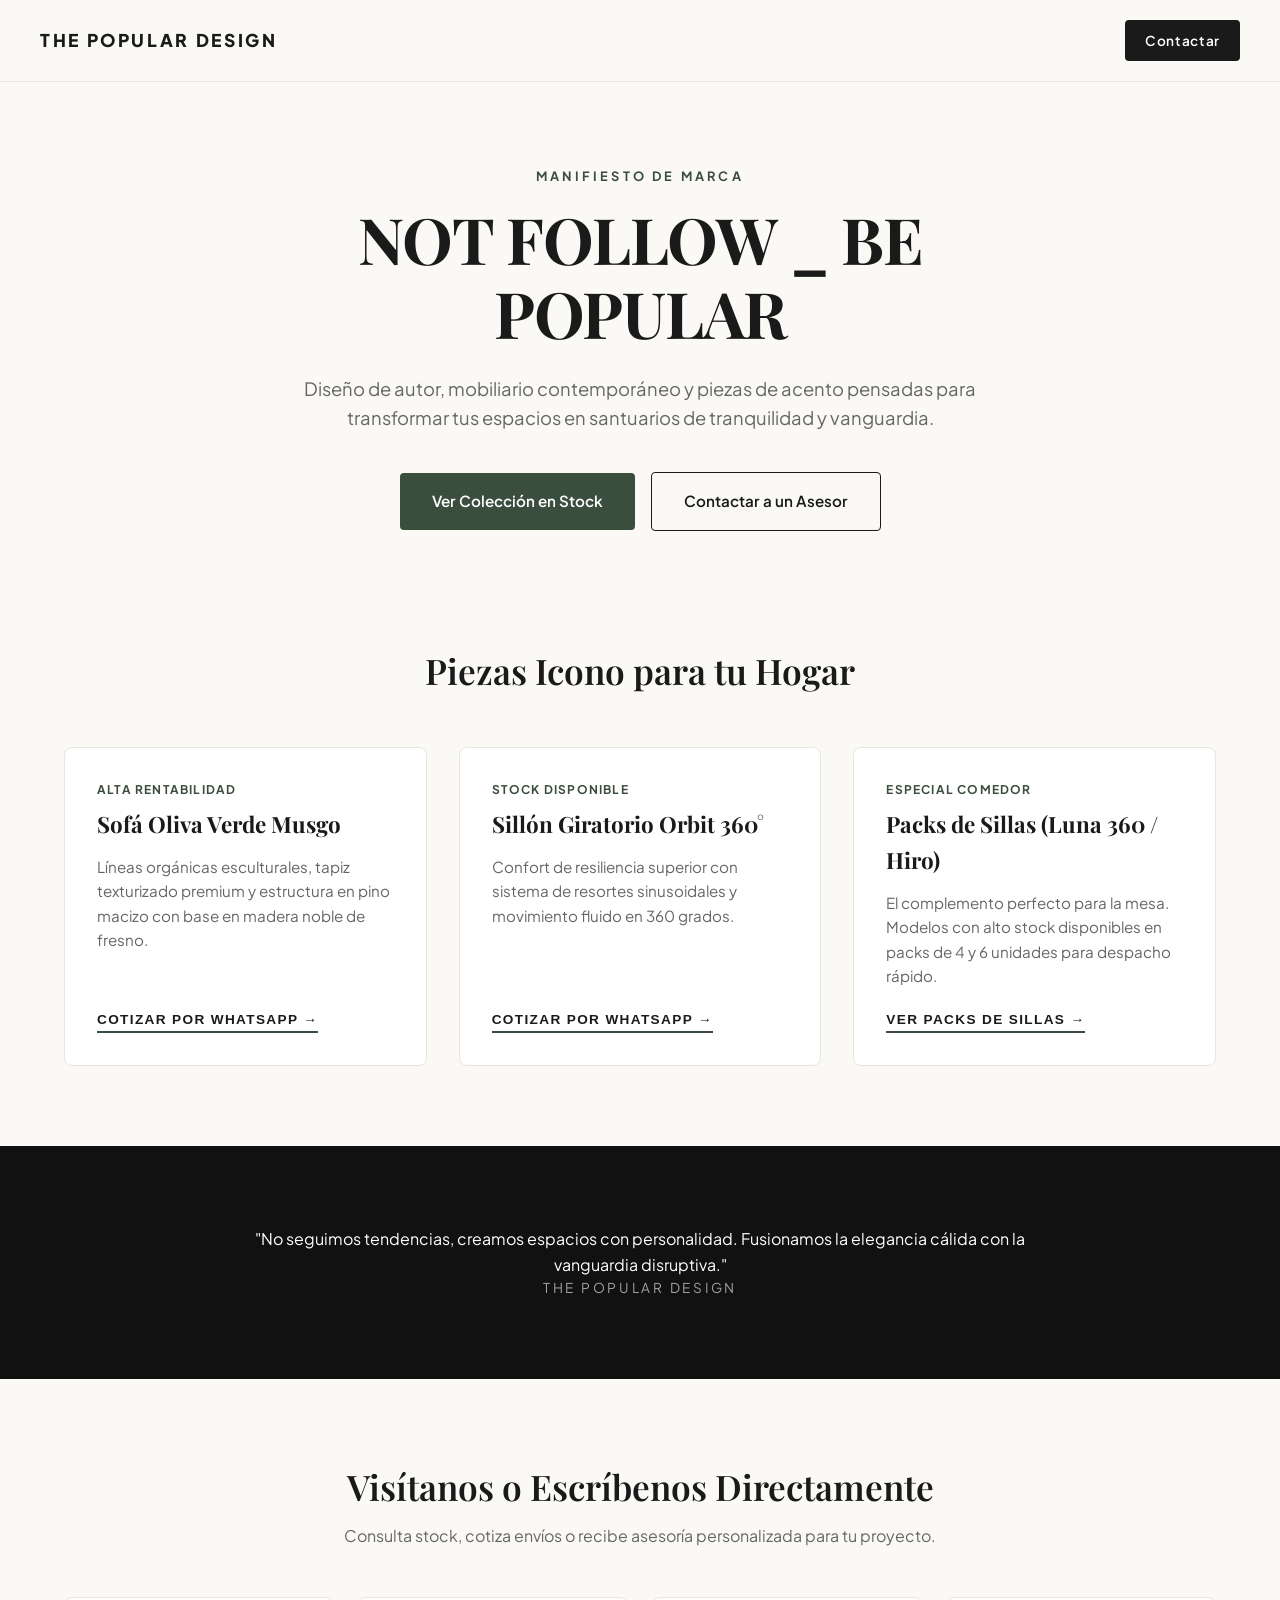
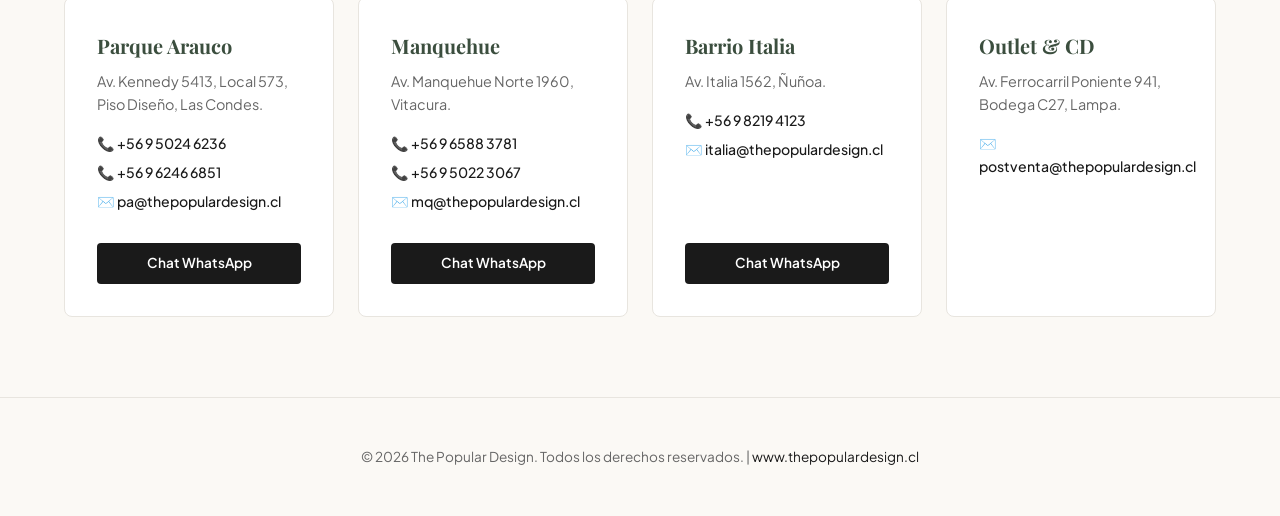
==== index.html @ 9fa3eac4 "Rename index.html.html to index.html" ====
<!DOCTYPE html>
<html lang="es">
<head>
    <meta charset="UTF-8">
    <meta name="viewport" content="width=device-width, initial-scale=1.0">
    <title>The Popular Design | Not Follow _ Be Popular</title>
    <link rel="preconnect" href="https://fonts.googleapis.com">
    <link rel="preconnect" href="https://fonts.gstatic.com" crossorigin>
    <link href="https://fonts.googleapis.com/css2?family=Playfair+Display:ital,wght@0,400;0,600;0,700;1,400&family=Plus+Jakarta+Sans:wght@300;400;500;600;700&display=swap" rel="stylesheet">
    <link rel="stylesheet" href="styles.css">
</head>
<body>

    <header class="navbar">
        <div class="nav-container">
            <a href="https://www.thepopulardesign.cl" class="logo">The Popular Design</a>
            <a href="#contacto" class="btn-nav">Contactar</a>
        </div>
    </header>

    <section class="hero">
        <span class="hero-tag">Manifiesto de Marca</span>
        <h1>NOT FOLLOW _ BE POPULAR</h1>
        <p>Diseño de autor, mobiliario contemporáneo y piezas de acento pensadas para transformar tus espacios en santuarios de tranquilidad y vanguardia.</p>
        <div class="hero-cta">
            <a href="https://www.thepopulardesign.cl" class="btn-primary" target="_blank">Ver Colección en Stock</a>
            <a href="#contacto" class="btn-secondary">Contactar a un Asesor</a>
        </div>
    </section>

    <section class="products-section">
        <div class="section-header">
            <h2>Piezas Icono para tu Hogar</h2>
        </div>
        <div class="product-grid">
            
            <div class="product-card">
                <div class="product-card-body">
                    <span class="badge">Alta Rentabilidad</span>
                    <h3>Sofá Oliva Verde Musgo</h3>
                    <p>Líneas orgánicas esculturales, tapiz texturizado premium y estructura en pino macizo con base en madera noble de fresno.</p>
                    <button class="btn-card" onclick="cotizarWhatsApp('Sofá Oliva Verde Musgo')">Cotizar por WhatsApp →</button>
                </div>
            </div>

            <div class="product-card">
                <div class="product-card-body">
                    <span class="badge">Stock Disponible</span>
                    <h3>Sillón Giratorio Orbit 360°</h3>
                    <p>Confort de resiliencia superior con sistema de resortes sinusoidales y movimiento fluido en 360 grados.</p>
                    <button class="btn-card" onclick="cotizarWhatsApp('Sillón Giratorio Orbit 360')">Cotizar por WhatsApp →</button>
                </div>
            </div>

            <div class="product-card">
                <div class="product-card-body">
                    <span class="badge">Especial Comedor</span>
                    <h3>Packs de Sillas (Luna 360 / Hiro)</h3>
                    <p>El complemento perfecto para la mesa. Modelos con alto stock disponibles en packs de 4 y 6 unidades para despacho rápido.</p>
                    <button class="btn-card" onclick="cotizarWhatsApp('Packs de Sillas Hiro / Luna 360')">Ver Packs de Sillas →</button>
                </div>
            </div>

        </div>
    </section>

    <section class="manifesto-section">
        <div class="manifesto-container">
            <caption>
                "No seguimos tendencias, creamos espacios con personalidad. Fusionamos la elegancia cálida con la vanguardia disruptiva."
            </caption>
            <p class="author">THE POPULAR DESIGN</p>
        </div>
    </section>

    <section class="stores-section" id="contacto">
        <div class="section-header">
            <h2>Visítanos o Escríbenos Directamente</h2>
            <p class="subtitle">Consulta stock, cotiza envíos o recibe asesoría personalizada para tu proyecto.</p>
        </div>

        <div class="stores-grid">
            
            <div class="store-card">
                <h4>Parque Arauco</h4>
                <p>Av. Kennedy 5413, Local 573, Piso Diseño, Las Condes.</p>
                <ul class="store-contact">
                    <li>📞 <a href="tel:+56950246236">+56 9 5024 6236</a></li>
                    <li>📞 <a href="tel:+56962466851">+56 9 6246 6851</a></li>
                    <li>✉️ <a href="mailto:pa@thepopulardesign.cl">pa@thepopulardesign.cl</a></li>
                </ul>
                <a href="https://wa.me/56950246236?text=Hola,%20quisiera%20consultar%20por%20stock%20en%20Parque%20Arauco" class="btn-whatsapp" target="_blank">Chat WhatsApp</a>
            </div>

            <div class="store-card">
                <h4>Manquehue</h4>
                <p>Av. Manquehue Norte 1960, Vitacura.</p>
                <ul class="store-contact">
                    <li>📞 <a href="tel:+56965883781">+56 9 6588 3781</a></li>
                    <li>📞 <a href="tel:+56950223067">+56 9 5022 3067</a></li>
                    <li>✉️ <a href="mailto:mq@thepopulardesign.cl">mq@thepopulardesign.cl</a></li>
                </ul>
                <a href="https://wa.me/56965883781?text=Hola,%20quisiera%20consultar%20por%20stock%20en%20Manquehue" class="btn-whatsapp" target="_blank">Chat WhatsApp</a>
            </div>

            <div class="store-card">
                <h4>Barrio Italia</h4>
                <p>Av. Italia 1562, Ñuñoa.</p>
                <ul class="store-contact">
                    <li>📞 <a href="tel:+56982194123">+56 9 8219 4123</a></li>
                    <li>✉️ <a href="mailto:italia@thepopulardesign.cl">italia@thepopulardesign.cl</a></li>
                </ul>
                <a href="https://wa.me/56982194123?text=Hola,%20quisiera%20consultar%20por%20stock%20en%20Barrio%20Italia" class="btn-whatsapp" target="_blank">Chat WhatsApp</a>
            </div>

            <div class="store-card">
                <h4>Outlet & CD</h4>
                <p>Av. Ferrocarril Poniente 941, Bodega C27, Lampa.</p>
                <ul class="store-contact">
                    <li>✉️ <a href="mailto:postventa@thepopulardesign.cl">postventa@thepopulardesign.cl</a></li>
                </ul>
            </div>

        </div>
    </section>

    <footer>
        <p>© 2026 The Popular Design. Todos los derechos reservados. | <a href="https://www.thepopulardesign.cl" target="_blank">www.thepopulardesign.cl</a></p>
    </footer>

    <script src="script.js"></script>
</body>
</html>
---- styles.css ----
:root {
    --bg-color: #FBF9F5;
    --text-main: #1A1A1A;
    --text-muted: #666666;
    --accent-green: #3B4E3E;
    --accent-green-hover: #2C3B2F;
    --card-bg: #FFFFFF;
    --border-color: #E8E5DF;
    --font-heading: 'Playfair Display', Georgia, serif;
    --font-body: 'Plus Jakarta Sans', sans-serif;
}

* {
    box-sizing: border-box;
    margin: 0;
    padding: 0;
}

body {
    background-color: var(--bg-color);
    color: var(--text-main);
    font-family: var(--font-body);
    line-height: 1.6;
    -webkit-font-smoothing: antialiased;
}

/* NAVBAR */
.navbar {
    position: sticky;
    top: 0;
    background-color: rgba(251, 249, 245, 0.95);
    backdrop-filter: blur(8px);
    border-bottom: 1px solid var(--border-color);
    z-index: 100;
    padding: 1.25rem 2rem;
}

.nav-container {
    max-width: 1200px;
    margin: 0 auto;
    display: flex;
    justify-content: space-between;
    align-items: center;
}

.logo {
    font-family: var(--font-body);
    font-weight: 800;
    font-size: 1.1rem;
    letter-spacing: 0.15em;
    text-transform: uppercase;
    color: var(--text-main);
    text-decoration: none;
}

.btn-nav {
    background-color: var(--text-main);
    color: #FFFFFF;
    padding: 0.6rem 1.25rem;
    border-radius: 4px;
    text-decoration: none;
    font-size: 0.85rem;
    font-weight: 600;
    letter-spacing: 0.05em;
    transition: background 0.3s ease;
}

.btn-nav:hover {
    background-color: var(--accent-green);
}

/* HERO SECTION */
.hero {
    padding: 5rem 1.5rem 4rem;
    text-align: center;
    max-width: 900px;
    margin: 0 auto;
}

.hero-tag {
    font-size: 0.8rem;
    text-transform: uppercase;
    letter-spacing: 0.25em;
    color: var(--accent-green);
    font-weight: 700;
    margin-bottom: 1rem;
    display: inline-block;
}

.hero h1 {
    font-family: var(--font-heading);
    font-size: clamp(2.5rem, 5vw, 4rem);
    line-height: 1.15;
    font-weight: 700;
    margin-bottom: 1.5rem;
    letter-spacing: -0.02em;
}

.hero p {
    font-size: 1.15rem;
    color: var(--text-muted);
    max-width: 680px;
    margin: 0 auto 2.5rem;
    font-weight: 400;
}

.hero-cta {
    display: flex;
    gap: 1rem;
    justify-content: center;
    align-items: center;
    flex-wrap: wrap;
}

.btn-primary {
    background-color: var(--accent-green);
    color: #FFFFFF;
    padding: 1rem 2rem;
    border-radius: 4px;
    text-decoration: none;
    font-weight: 600;
    font-size: 0.95rem;
    transition: background 0.3s ease;
}

.btn-primary:hover {
    background-color: var(--accent-green-hover);
}

.btn-secondary {
    border: 1px solid var(--text-main);
    color: var(--text-main);
    padding: 1rem 2rem;
    border-radius: 4px;
    text-decoration: none;
    font-weight: 600;
    font-size: 0.95rem;
    transition: all 0.3s ease;
}

.btn-secondary:hover {
    background-color: var(--text-main);
    color: #FFFFFF;
}

/* FEATURED PRODUCTS SECTION */
.products-section {
    max-width: 1200px;
    margin: 3rem auto 5rem;
    padding: 0 1.5rem;
}

.section-header {
    margin-bottom: 3rem;
    text-align: center;
}

.section-header h2 {
    font-family: var(--font-heading);
    font-size: 2.2rem;
    font-weight: 600;
}

.product-grid {
    display: grid;
    grid-template-columns: repeat(auto-fit, minmax(320px, 1fr));
    gap: 2rem;
}

.product-card {
    background-color: var(--card-bg);
    border: 1px solid var(--border-color);
    border-radius: 8px;
    overflow: hidden;
    display: flex;
    flex-direction: column;
    transition: transform 0.3s ease, box-shadow 0.3s ease;
}

.product-card:hover {
    transform: translateY(-4px);
    box-shadow: 0 12px 24px rgba(0,0,0,0.06);
}

.product-card-body {
    padding: 2rem;
    display: flex;
    flex-direction: column;
    flex-grow: 1;
}

.badge {
    font-size: 0.75rem;
    font-weight: 700;
    text-transform: uppercase;
    letter-spacing: 0.1em;
    color: var(--accent-green);
    margin-bottom: 0.5rem;
}

.product-card h3 {
    font-family: var(--font-heading);
    font-size: 1.4rem;
    margin-bottom: 0.75rem;
}

.product-card p {
    color: var(--text-muted);
    font-size: 0.95rem;
    margin-bottom: 1.5rem;
    flex-grow: 1;
}

.btn-card {
    background: none;
    border: none;
    cursor: pointer;
    align-self: flex-start;
    color: var(--text-main);
    font-weight: 700;
    font-size: 0.85rem;
    text-transform: uppercase;
    letter-spacing: 0.1em;
    border-bottom: 2px solid var(--accent-green);
    padding-bottom: 0.25rem;
    transition: color 0.3s ease;
}

.btn-card:hover {
    color: var(--accent-green);
}

/* MANIFESTO SECTION */
.manifesto-section {
    background-color: #111111;
    color: #FFFFFF;
    padding: 5rem 1.5rem;
    text-align: center;
}

.manifesto-container {
    max-width: 800px;
    margin: 0 auto;
}

.manifesto-section caption {
    display: block;
    font-family: var(--font-heading);
    font-size: clamp(1.4rem, 3vw, 2rem);
    font-style: italic;
    line-height: 1.4;
    margin-bottom: 1.5rem;
}

.manifesto-section .author {
    color: #A0A0A0;
    font-size: 0.85rem;
    letter-spacing: 0.2em;
    text-transform: uppercase;
}

/* CONTACT & STORES SECTION */
.stores-section {
    max-width: 1200px;
    margin: 5rem auto;
    padding: 0 1.5rem;
}

.subtitle {
    color: var(--text-muted);
    margin-top: 0.5rem;
}

.stores-grid {
    display: grid;
    grid-template-columns: repeat(auto-fit, minmax(260px, 1fr));
    gap: 1.5rem;
}

.store-card {
    background-color: var(--card-bg);
    border: 1px solid var(--border-color);
    padding: 2rem;
    border-radius: 8px;
    display: flex;
    flex-direction: column;
}

.store-card h4 {
    font-family: var(--font-heading);
    font-size: 1.25rem;
    margin-bottom: 0.5rem;
    color: var(--accent-green);
}

.store-card p {
    font-size: 0.9rem;
    color: var(--text-muted);
    margin-bottom: 1rem;
}

.store-contact {
    list-style: none;
    margin-bottom: 1.5rem;
}

.store-contact li {
    font-size: 0.88rem;
    margin-bottom: 0.4rem;
}

.store-contact a {
    color: var(--text-main);
    text-decoration: none;
    font-weight: 500;
}

.store-contact a:hover {
    text-decoration: underline;
}

.btn-whatsapp {
    margin-top: auto;
    display: inline-block;
    text-align: center;
    background-color: var(--text-main);
    color: #FFFFFF;
    text-decoration: none;
    padding: 0.6rem 1rem;
    border-radius: 4px;
    font-size: 0.85rem;
    font-weight: 600;
    transition: background 0.3s ease;
}

.btn-whatsapp:hover {
    background-color: var(--accent-green);
}

/* FOOTER */
footer {
    border-top: 1px solid var(--border-color);
    padding: 3rem 1.5rem;
    text-align: center;
    font-size: 0.85rem;
    color: var(--text-muted);
}

footer a {
    color: var(--text-main);
    text-decoration: none;
}
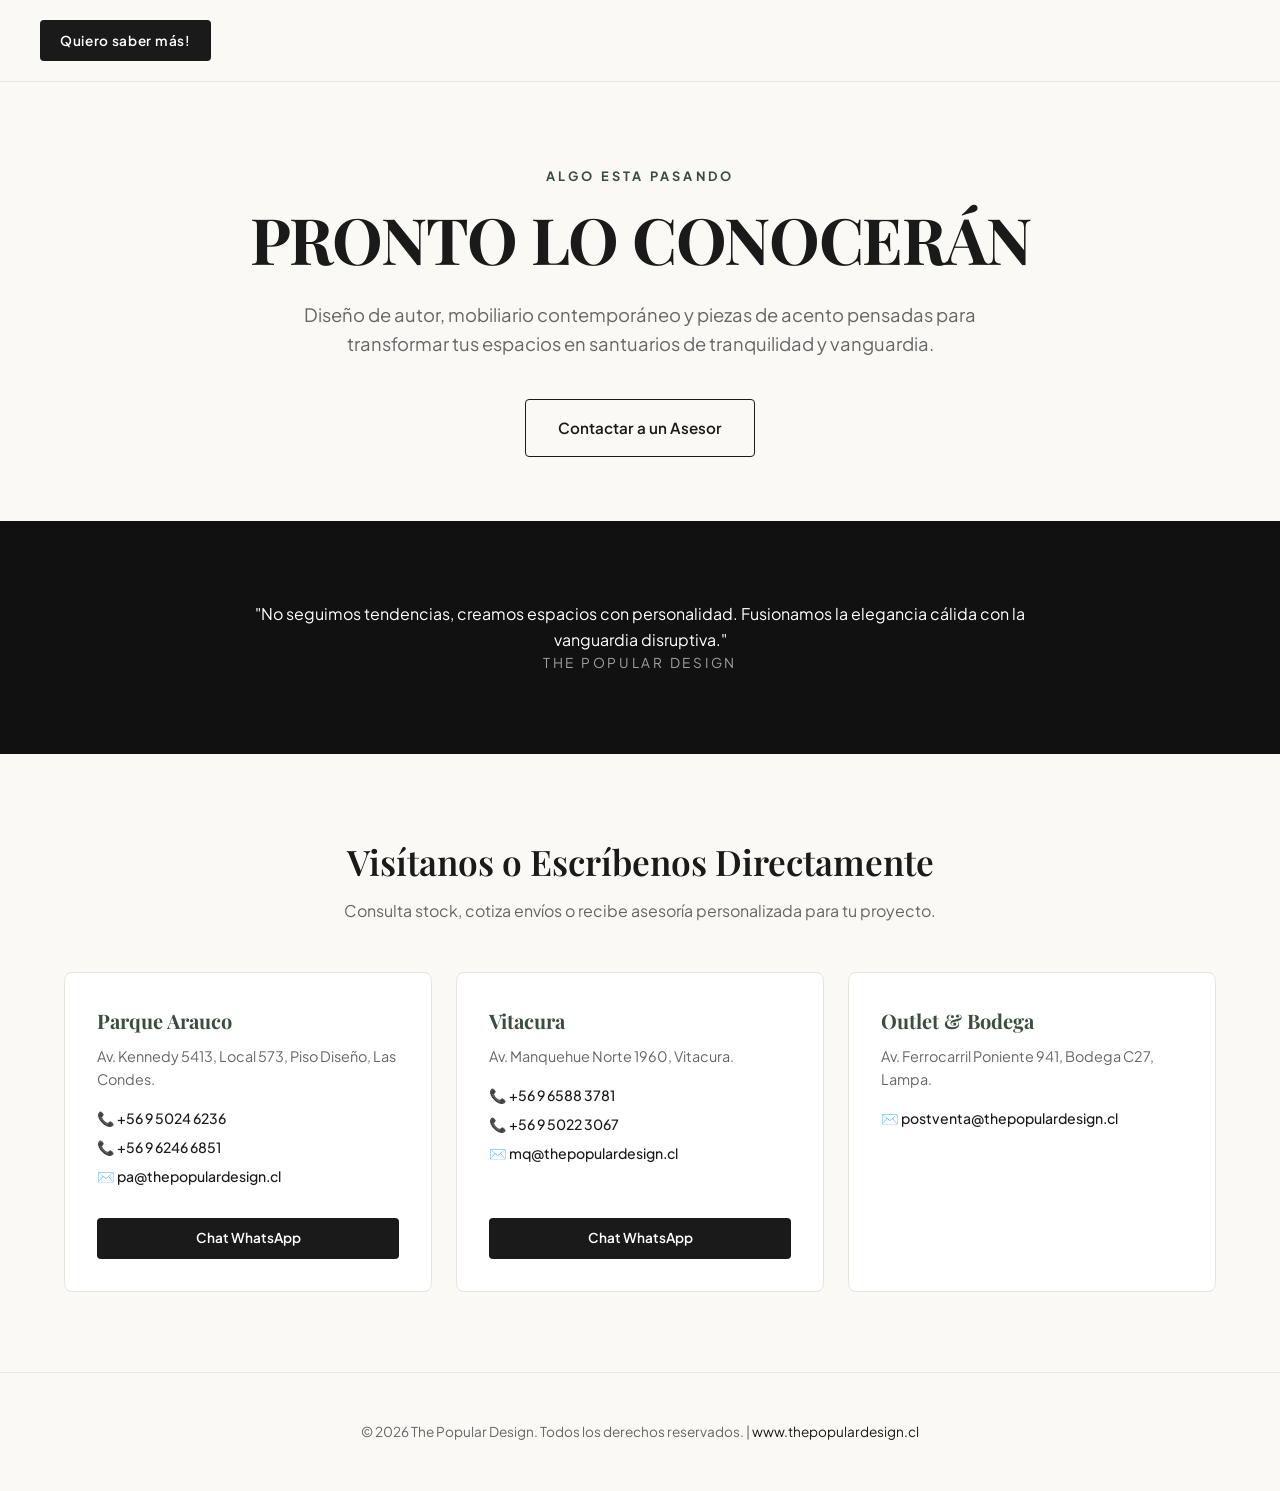
==== commit 3e557229: "Update index.html" ====
--- a/index.html
+++ b/index.html
@@ -3,7 +3,7 @@
 <head>
     <meta charset="UTF-8">
     <meta name="viewport" content="width=device-width, initial-scale=1.0">
-    <title>The Popular Design | Not Follow _ Be Popular</title>
+    <title>The Popular Design</title>
     <link rel="preconnect" href="https://fonts.googleapis.com">
     <link rel="preconnect" href="https://fonts.gstatic.com" crossorigin>
     <link href="https://fonts.googleapis.com/css2?family=Playfair+Display:ital,wght@0,400;0,600;0,700;1,400&family=Plus+Jakarta+Sans:wght@300;400;500;600;700&display=swap" rel="stylesheet">
@@ -13,22 +13,20 @@
 
     <header class="navbar">
         <div class="nav-container">
-            <a href="https://www.thepopulardesign.cl" class="logo">The Popular Design</a>
-            <a href="#contacto" class="btn-nav">Contactar</a>
+            <a href="#contacto" class="btn-nav">Quiero saber más!</a>
         </div>
     </header>
 
     <section class="hero">
-        <span class="hero-tag">Manifiesto de Marca</span>
-        <h1>NOT FOLLOW _ BE POPULAR</h1>
+        <span class="hero-tag">ALGO ESTA PASANDO</span>
+        <h1>PRONTO LO CONOCERÁN</h1>
         <p>Diseño de autor, mobiliario contemporáneo y piezas de acento pensadas para transformar tus espacios en santuarios de tranquilidad y vanguardia.</p>
         <div class="hero-cta">
-            <a href="https://www.thepopulardesign.cl" class="btn-primary" target="_blank">Ver Colección en Stock</a>
-            <a href="#contacto" class="btn-secondary">Contactar a un Asesor</a>
+            <a href="https://wa.me/56965957263?text=Hola,%20quisiera%20saber%20mas%20de%20lo%20que%20esta%20pasando" class="btn-secondary">Contactar a un Asesor</a>
         </div>
     </section>
 
-    <section class="products-section">
+   <!-- <section class="products-section">
         <div class="section-header">
             <h2>Piezas Icono para tu Hogar</h2>
         </div>
@@ -62,7 +60,7 @@
             </div>
 
         </div>
-    </section>
+    </section> -->
 
     <section class="manifesto-section">
         <div class="manifesto-container">
@@ -93,7 +91,7 @@
             </div>
 
             <div class="store-card">
-                <h4>Manquehue</h4>
+                <h4>Vitacura</h4>
                 <p>Av. Manquehue Norte 1960, Vitacura.</p>
                 <ul class="store-contact">
                     <li>📞 <a href="tel:+56965883781">+56 9 6588 3781</a></li>
@@ -103,18 +101,9 @@
                 <a href="https://wa.me/56965883781?text=Hola,%20quisiera%20consultar%20por%20stock%20en%20Manquehue" class="btn-whatsapp" target="_blank">Chat WhatsApp</a>
             </div>
 
-            <div class="store-card">
-                <h4>Barrio Italia</h4>
-                <p>Av. Italia 1562, Ñuñoa.</p>
-                <ul class="store-contact">
-                    <li>📞 <a href="tel:+56982194123">+56 9 8219 4123</a></li>
-                    <li>✉️ <a href="mailto:italia@thepopulardesign.cl">italia@thepopulardesign.cl</a></li>
-                </ul>
-                <a href="https://wa.me/56982194123?text=Hola,%20quisiera%20consultar%20por%20stock%20en%20Barrio%20Italia" class="btn-whatsapp" target="_blank">Chat WhatsApp</a>
-            </div>
 
             <div class="store-card">
-                <h4>Outlet & CD</h4>
+                <h4>Outlet & Bodega</h4>
                 <p>Av. Ferrocarril Poniente 941, Bodega C27, Lampa.</p>
                 <ul class="store-contact">
                     <li>✉️ <a href="mailto:postventa@thepopulardesign.cl">postventa@thepopulardesign.cl</a></li>
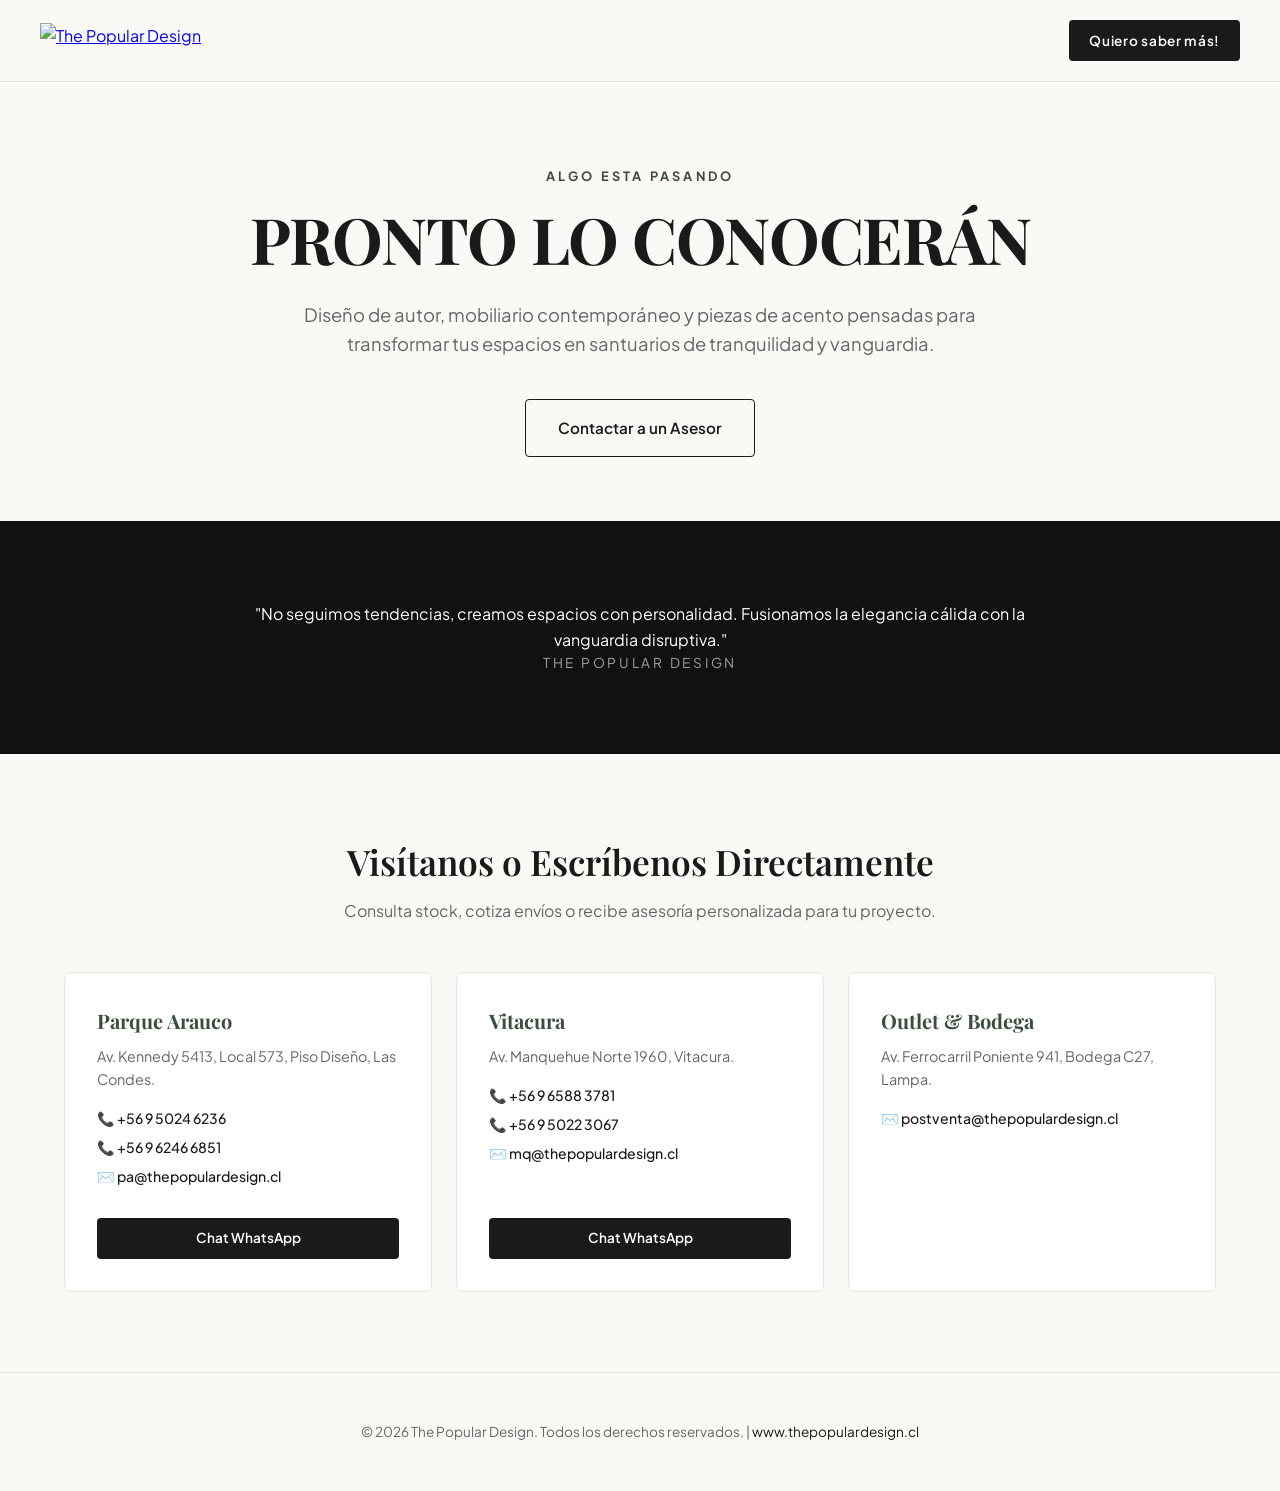
==== commit 3a84e47b: "Update index.html" ====
--- a/index.html
+++ b/index.html
@@ -13,7 +13,9 @@
 
     <header class="navbar">
         <div class="nav-container">
-            <a href="#contacto" class="btn-nav">Quiero saber más!</a>
+
+<a href="https://www.thepopulardesign.cl" class="logo-link"><img src="logo.png" alt="The Popular Design" class="logo-img"></a>
+            <a href="https://wa.me/56965957263?text=Hola,%20quisiera%20saber%20mas%20de%20lo%20que%20esta%20pasando" class="btn-nav">Quiero saber más!</a>
         </div>
     </header>
 
--- a/styles.css
+++ b/styles.css
@@ -9,6 +9,17 @@
     --font-heading: 'Playfair Display', Georgia, serif;
     --font-body: 'Plus Jakarta Sans', sans-serif;
 }
+/* Estilo para el logo en imagen */
+.logo-link {
+    display: flex;
+    align-items: center;
+}
+
+.logo-img {
+    height: 35px; /* Ajusta la altura de tu logo según prefieras */
+    width: auto;  /* Mantiene la proporción original */
+    object-fit: contain;
+}
 
 * {
     box-sizing: border-box;
